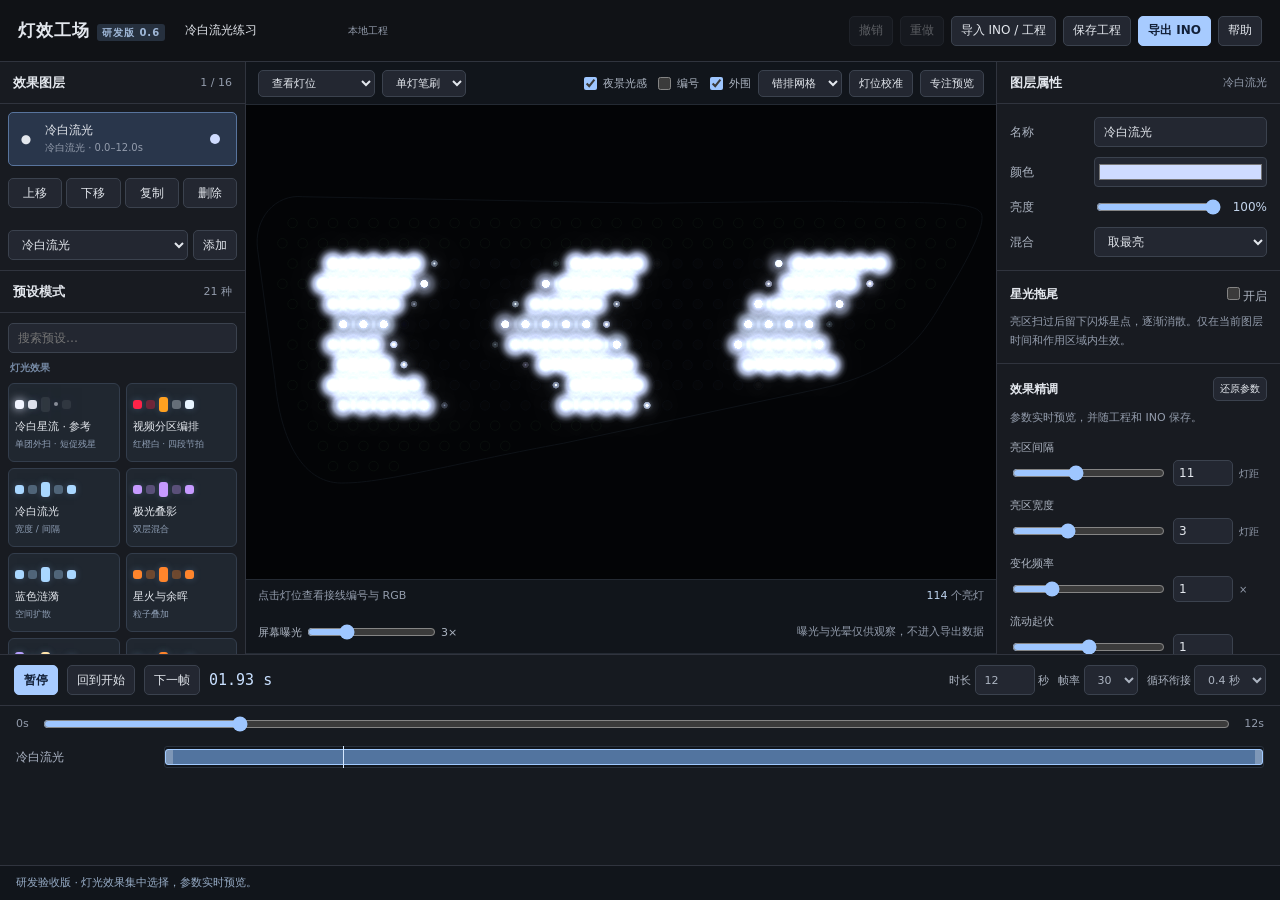
==== index.html @ aeea466b "Publish lamp effect editor" ====
<!doctype html>
<html lang="zh-CN"><head><meta charset="utf-8"><meta name="viewport" content="width=device-width,initial-scale=1"><title>灯效工场 · 灯阵动画编辑器</title><meta name="description" content="199 灯异形灯阵模拟器，可编辑灯效图层、火焰与星光参数，本地导入工程和 INO，导出固件算法模块。"><link rel="stylesheet" href="studio.css"></head><body>
<header class="topbar"><div class="brand">灯效工场 <span class="version">研发版 0.6</span></div><div class="titlegroup"><input id="projectName" aria-label="工程名称" value="冷白流光练习"><span id="saveState" class="autosave">本地工程</span></div><div class="actions"><button id="undo" title="Ctrl+Z">撤销</button><button id="redo" title="Ctrl+Y">重做</button><button id="openImport">导入 INO / 工程</button><button id="saveProject">保存工程</button><button id="openExport" class="primary">导出 INO</button><button id="help">帮助</button></div></header>
<main class="workspace">
<aside class="left"><div class="section-head"><h2>效果图层</h2><span id="layerCount"></span></div><div id="layers" class="layer-list"></div><div class="layer-ops"><button id="layerUp">上移</button><button id="layerDown">下移</button><button id="duplicate">复制</button><button id="deleteLayer">删除</button></div><div class="addbar"><select id="addType" aria-label="添加效果类型"><option value="flow">冷白流光</option><option value="scan">柔光流水</option><option value="breathe">渐变呼吸</option><option value="ripple">扩散光环</option><option value="particles">星火粒子</option><option value="paint">静态绘制</option></select><button id="addLayer">添加</button></div><div class="section-head"><h2>预设模式</h2><span id="presetCount"></span></div><div class="preset-search"><input id="presetSearch" type="text" aria-label="搜索预设" placeholder="搜索预设…"></div><div class="preset-list" id="presetList"><button data-preset="flow">冷白流光 <small>视频参考</small></button><button data-preset="aurora">极光叠影 <small>双层混合</small></button><button data-preset="ripple">蓝色涟漪 <small>空间扩散</small></button><button data-preset="sparks">星火与余晖 <small>粒子叠加</small></button><button data-preset="blank">空白画布 <small>自由绘制</small></button></div><p class="left-note">图层从下往上叠加。<br>先选一个效果，再调整右侧参数。<br>替换工程后可用“撤销”返回。</p></aside>
<section class="stage-column"><div class="stage-tools"><div class="inline"><select id="tool" aria-label="画布工具"><option value="inspect">查看灯位</option><option value="paint">画笔 · 加入区域</option><option value="erase">橡皮 · 移出区域</option></select><select id="brush" aria-label="画笔大小"><option value="1">单灯笔刷</option><option value="2">中号笔刷</option><option value="3">大号笔刷</option></select></div><div class="inline"><label title="仅调整屏幕光感，不改变灯珠 RGB 或 INO"><input type="checkbox" id="nightView" checked>夜景光感</label><label><input type="checkbox" id="numbers">编号</label><label><input type="checkbox" id="refs" checked>外围</label><select id="layoutView" aria-label="灯位视图"><option value="grid">错排网格</option><option value="photo">原图对照</option></select><button id="calibrate">灯位校准</button><button id="focus">专注预览</button></div></div><div class="canvas-wrap"><div class="guide" id="canvasGuide">199 个可控灯 · 按照片实际灯位显示</div><canvas id="canvas" aria-label="灯阵画布，可选择灯位或绘制图层区域"></canvas></div><div class="stage-bottom"><span id="pixelInfo">点击灯位查看接线编号与 RGB</span><span><b id="litCount">0</b> 个亮灯</span></div><div class="stage-tools"><label>屏幕曝光 <input id="exposure" type="range" min="1" max="8" step=".5" value="3" aria-label="屏幕曝光"><output id="exposureValue">3×</output></label><small>曝光与光晕仅供观察，不进入导出数据</small></div></section>
<aside class="right"><div class="section-head"><h2>图层属性</h2><span id="typeLabel"></span></div><div id="inspectorEmpty" class="empty hide">添加一个效果图层开始编辑。</div><div id="inspector"><section class="section"><div class="field"><label for="layerName">名称</label><input id="layerName" type="text"></div><div class="field"><label for="color">颜色</label><input id="color" type="color"></div><div class="field"><label for="opacity">亮度</label><div class="range-pair"><input id="opacity" type="range" min="0" max="100" value="100"><output id="opacityValue">100%</output></div></div><div class="field"><label for="blend">混合</label><select id="blend"><option value="max">取最亮</option><option value="add">叠加发光</option><option value="normal">正常覆盖</option></select></div></section>
<section class="section hide" id="patternSection"><h3>图案与样式</h3><div class="field hide" id="textField"><label for="textContent">文字内容</label><input id="textContent" type="text" maxlength="160" placeholder="HELLO / 你好"></div><div class="field hide" id="directionField"><label for="textDirection">播放方式</label><select id="textDirection"><option value="left">向左滚动</option><option value="right">向右滚动</option><option value="still">居中静止</option></select></div><small class="hide" id="textHint">7 点高字形：英文数字更清楚，中文会简化。字号和中心位置在下方调整。</small><div class="field hide" id="glyphField"><label for="glyph">表情样式</label><select id="glyph"></select></div><div class="field hide" id="accentField"><label for="accent">高温颜色</label><input id="accent" type="color"></div><div class="field hide" id="beamsField"><label for="beams">光束数量</label><input id="beams" type="number" min="1" max="12" step="1"></div><div class="field hide" id="patternField"><label for="patternMode">交错方式</label><select id="patternMode"><option value="chase">交错流水</option><option value="checker">棋盘频闪</option><option value="halves">左右交替</option></select></div></section>
<section class="section hide" id="trailSection"><div class="tuning-heading"><h3>星光拖尾</h3><label><input id="trailEnabled" type="checkbox" aria-label="开启星光拖尾">开启</label></div><small>亮区扫过后留下闪烁星点，逐渐消散。仅在当前图层时间和作用区域内生效。</small><div id="trailFields"></div></section><section class="section hide" id="tuningSection"><div class="tuning-heading"><h3>效果精调</h3><button id="resetTuning">还原参数</button></div><small id="tuningHint"></small><div id="tuningFields"></div></section><section class="section" id="motionSection"><h3>运动与形状</h3><div class="field hide" id="geometryField"><label><input type="checkbox" id="geometry">实际灯位校正</label><small>按灯珠位置保持图案比例，补偿错排；关闭可对比旧版效果。</small></div><div class="field"><label for="speed">速度</label><div class="range-pair"><input id="speed" type="range" min="0" max="4" step=".05"><output id="speedValue"></output></div></div><div class="field"><label for="scale">光团大小</label><div class="range-pair"><input id="scale" type="range" min=".25" max="4" step=".05"><output id="scaleValue"></output></div></div><div class="field"><label for="angle">方向</label><div class="range-pair"><input id="angle" type="range" min="-180" max="180"><output id="angleValue"></output></div></div><div class="two-cols"><label>中心 X<input id="cx" type="number" min="0" max="28" step=".5"></label><label>中心 Y<input id="cy" type="number" min="0" max="8" step=".1"></label></div><div class="field" style="margin-top:10px"><label for="seed">随机种子</label><input id="seed" type="number" min="0" max="99999" step="1"></div></section>
<section class="section hide" id="legacySection"><h3>原始 INO 参数</h3><div class="field"><label for="legacyBrightness">BRIGHTNESS</label><input id="legacyBrightness" type="number" min="0" max="23" step="1"></div><div class="field"><label for="legacyInterval">触发间隔</label><input id="legacyInterval" type="number" min="0" max="254" step="1"></div><small>保留原算法；固定种子让拖动时间轴时可复现。</small></section>
<section class="section"><h3>时间与过渡</h3><div class="two-cols"><label>开始 / 秒<input id="start" type="number" min="0" step=".1"></label><label>结束 / 秒<input id="end" type="number" min=".1" step=".1"></label><label>淡入 / 秒<input id="fadeIn" type="number" min="0" max="30" step=".1"></label><label>淡出 / 秒<input id="fadeOut" type="number" min="0" max="30" step=".1"></label></div></section>
<section class="section"><h3>亮度关键帧</h3><small>设置上方亮度，定位时间后记录。<br>关键帧之间自动渐变。</small><button id="addKey" style="width:100%;margin-top:8px">在当前时间记录亮度</button><div id="keys" class="keys"></div></section>
<section class="section"><h3>作用区域 <small id="maskCount"></small></h3><small>用画笔添加灯位，用橡皮移除。<br>区域只限制当前图层。</small><div class="mask-actions"><button id="maskAll">全部灯位</button><button id="maskNone">清空区域</button><button id="maskInvert">反选</button></div></section></div></aside>
</main>
<section class="timeline"><div class="transport"><button id="play" class="primary">暂停</button><button id="restart">回到开始</button><button id="step">下一帧</button><output id="timecode" class="timecode">00.00 s</output><span class="spacer"></span><label>时长 <input id="duration" type="number" value="12" min="1" max="30" step="1"> 秒</label><label>帧率 <select id="fps"><option>10</option><option>20</option><option selected>30</option><option>40</option><option>60</option></select></label><label>循环衔接 <select id="loopFade"><option value="0">无</option><option value=".4" selected>0.4 秒</option><option value="1">1 秒</option><option value="2">2 秒</option></select></label></div><div class="scrub"><small>0s</small><input id="scrub" type="range" min="0" max="359" step="1" value="0" aria-label="时间轴定位"><small id="durationLabel">12s</small></div><div id="tracks" class="tracks"></div></section>
<footer id="status" class="statusbar" role="status">研发验收版 · 灯光效果集中选择，参数实时预览。</footer>
<dialog id="importDialog"><div class="dialog-head"><h2>导入 INO 或工程</h2><button data-close="importDialog">关闭</button></div><div class="dialog-body"><label class="dropzone">选择本地文件，或将文件拖到此处<input id="importFile" type="file" accept=".ino,.h,.json"></label><p><b>完整支持：</b>本编辑器导出的 INO / 工程文件。<br><b>已适配外部代码：</b>你提供的 tuanExplode 粒子 INO。<br>其他 C++ 程序暂不自动编译，导入失败会保留当前工程。</p><label for="sourceText">也可以直接粘贴 INO 源码或工程 JSON</label><textarea id="sourceText" placeholder="#include ..." spellcheck="false"></textarea><div id="importResult" class="notice">文件仅在本机读取，不上传服务器。</div></div><div class="dialog-actions"><button id="loadKnown">填入原始粒子示例</button><button id="importText" class="primary">解析并预览</button></div></dialog>
<dialog id="layoutDialog"><div class="dialog-head"><h2>灯位校准</h2><button data-close="layoutDialog">关闭</button></div><div class="dialog-body"><p>先确认灯位，再检查图案。此网格依据照片重建，尚未用实物尺寸校准。每排按从左到右排列；偏移以一个横向灯距为单位，0.5 表示向右错开半颗灯。</p><label>纵向排距 / 横向灯距<input id="rowGap" type="number" min=".5" max="1.5" step=".01" value="1"></label><small>等边三角排列约为 0.866；照片近似为 1。请按实物间距确认。</small><div id="rowCalibration"></div><small>调整只改变灯位坐标，保留每排灯数和蛇形接线。布局会保存在工程中，并用于导出。</small><p id="calibrationError"></p></div><div class="dialog-actions"><button id="applyLayout" class="primary">应用布局</button></div></dialog><dialog id="exportDialog"><div class="dialog-head"><h2>导出灯效</h2><button data-close="exportDialog">关闭</button></div><div class="dialog-body">
<label class="field" for="exportMode">导出方式<select id="exportMode"><option value="algorithm">算法模块 · 小体积</option><option value="frames">逐帧 INO · 完整兼容</option></select></label>
<p id="exportDescription"></p><div id="algorithmOptions" class="export-grid"><label>模块名<input id="moduleName" type="text" value="LampEffect" maxlength="48" aria-label="固件模块名"></label><label>资源预算 / KiB<input id="resourceBudget" type="number" min="1" max="1024" step="1" value="64" aria-label="效果资源预算 KiB"></label></div>
<div class="export-grid"><label>数据引脚 GPIO<input id="pin" type="number" min="0" max="48" step="1"></label><label>输出亮度 0–255<input id="master" type="number" min="0" max="255" step="1"></label></div>
<div id="exportSummary" class="notice" style="white-space:pre-line"></div><p id="exportTarget"></p><small>算法模式支持火焰、冷白星流、静态绘制及它们的图层编排。其他效果与通用星光拖尾请使用逐帧模式。体积预算检查静态数值资源估算，不能代替原固件编译。</small>
<div id="exportResult"></div><div id="exportSourcePanel" class="hide"><div id="algorithmDownloads" class="inline"><a id="downloadZipLink" download>下载集成包</a><a id="downloadHeaderLink" download>下载头文件</a></div><div class="inline"><a id="downloadInoLink" download="LampEffect.ino">下载 INO</a><button id="copyIno">复制 INO 源码</button></div><details><summary style="margin:12px 0;cursor:pointer">查看生成的完整源码</summary><textarea id="exportSource" readonly aria-label="生成的 INO 源码" spellcheck="false"></textarea></details></div></div><div class="dialog-actions"><button id="exportIno" class="primary">生成并下载集成包</button></div></dialog>
<dialog id="helpDialog"><div class="dialog-head"><h2>从一个效果到一段灯光动画</h2><button data-close="helpDialog">关闭</button></div><div class="dialog-body"><p>1. 从左侧选择效果起点，或添加多种效果图层。<br>2. 选中图层，在右侧调色、速度、大小和时间段。<br>3. 用画笔 / 橡皮限定灯位区域。静态绘制层可直接画图案。<br>4. 拖动时间轴定位，在不同时间记录亮度关键帧。图层时间条可整体拖动，两端可调整起止。<br>5. 保存工程；满意后导出 INO，并可重新导入继续编辑。</p><div class="notice">画面播放按项目帧率采样，与导出帧一致。屏幕曝光和光晕只影响观察。循环衔接将末段渐变回第一帧，可关闭以保留原始末尾。</div><p><kbd>Space</kbd> 播放 / 暂停　<kbd>Ctrl Z</kbd> 撤销　<kbd>Ctrl Y</kbd> 重做<br><kbd>Ctrl S</kbd> 保存工程　<kbd>← / →</kbd> 前后逐帧</p><small>灯效计算、文件解析和导出均在当前浏览器完成，工程文件不会上传到服务器。自动保存仅限当前浏览器；切换网址或设备前，请点击“保存工程”另存文件。</small></div></dialog>
<dialog id="projectDialog"><div class="dialog-head"><h2>保存可编辑工程</h2><button data-close="projectDialog">关闭</button></div><div class="dialog-body"><div id="projectSaveResult" class="notice"></div><div class="inline"><a id="downloadProjectLink" download>手动下载工程文件</a><button id="copyProject">复制工程内容</button></div><textarea id="projectSource" readonly aria-label="工程 JSON 内容"></textarea><small>将内容保存为 .lamp.json，可通过“导入 INO / 工程”继续编辑。</small></div></dialog>
<script src="studio-layout.js"></script><script src="studio-patterns.js"></script><script src="studio-flame.js?v=flame-profile-1"></script><script src="studio-tuning.js?v=flame-profile-1"></script><script src="studio-trails.js"></script><script src="studio-sweep-motion.js"></script><script src="studio-reference-sweep.js"></script><script src="studio-engine.js?v=flame-profile-1"></script><script src="studio-algorithm-flame.js?v=algorithm-export-1"></script><script src="studio-algorithm-sweep.js?v=algorithm-export-1"></script><script src="studio-algorithm.js?v=algorithm-export-1"></script><script src="studio-codec.js?v=algorithm-export-1"></script><script src="studio-optics.js"></script><script src="studio-app.js?v=algorithm-export-2"></script>
</body></html>
---- studio.css ----
:root{color-scheme:dark;--bg:#101216;--panel:#181b21;--line:#30343e;--text:#e3e7ed;--muted:#939cac;--accent:#9ec6ff;font-family:system-ui,"Microsoft YaHei",sans-serif;font-size:12px}*{box-sizing:border-box}body{margin:0;background:var(--bg);color:var(--text)}button,input,select,textarea{font:inherit;color:inherit}button,select,input[type=number],input[type=text]{background:#232731;border:1px solid #3b424e;border-radius:5px;min-height:30px;padding:5px 9px}button{cursor:pointer;white-space:nowrap}button:hover{background:#343c49}button:disabled{opacity:.35;cursor:default}button.primary{color:#132139;background:#a7cbff;border-color:#a7cbff;font-weight:600}button:focus-visible,input:focus-visible,select:focus-visible,textarea:focus-visible{outline:2px solid var(--accent);outline-offset:2px}input[type=range]{accent-color:var(--accent);min-width:0}input[type=checkbox]{accent-color:var(--accent)}input[type=color]{width:38px;height:30px;padding:2px;background:#232731;border:1px solid #3b424e;border-radius:4px}label{color:#acb4c1}small{font-size:11px;color:var(--muted);line-height:1.7}h1,h2,h3,p{margin:0}h2{font-size:13px;font-weight:600}h3{font-size:12px;font-weight:600;margin-bottom:12px}.topbar{min-height:62px;display:flex;align-items:center;gap:16px;padding:10px 18px;border-bottom:1px solid var(--line);flex-wrap:wrap}.brand{font-size:17px;letter-spacing:1px;font-weight:650}.version{font-size:10px;color:#9fb7d7;background:#26303e;padding:3px 5px;border-radius:3px}.titlegroup{display:flex;align-items:center;gap:9px;flex:1}.titlegroup input{max-width:210px;background:transparent;border-color:transparent}.titlegroup input:hover{border-color:#3b424e}.actions,.inline{display:flex;align-items:center;gap:7px;flex-wrap:wrap}.autosave{font-size:10px;color:var(--muted)}.workspace{display:grid;grid-template-columns:210px minmax(340px,1fr) 264px;min-height:430px;height:calc(100dvh - 308px);max-height:860px}.left,.right{background:var(--panel);overflow:auto;min-width:0}.left{border-right:1px solid var(--line)}.right{border-left:1px solid var(--line)}.section-head{height:42px;padding:10px 13px;border-bottom:1px solid var(--line);display:flex;align-items:center;justify-content:space-between}.section-head span{font-size:11px;color:var(--muted)}.layer-list{padding:8px}.layer-row{border:1px solid transparent;display:grid;grid-template-columns:23px 1fr 20px;align-items:center;padding:9px 6px;gap:7px;border-radius:5px;margin-bottom:4px;cursor:pointer;background:#20242c}.layer-row.selected{background:#29364b;border-color:#58749d}.layer-row small{display:block;font-size:10px}.layer-row button{padding:0;min-height:22px;width:22px;background:none;border:0}.layer-row .name{overflow:hidden;text-overflow:ellipsis;white-space:nowrap}.dot{width:10px;height:10px;border-radius:50%;display:block}.layer-ops{display:grid;grid-template-columns:repeat(4,1fr);gap:4px;padding:0 8px 12px}.layer-ops button{padding:4px;min-width:0}.addbar{display:flex;padding:10px 8px;gap:5px;border-bottom:1px solid var(--line)}.addbar select{width:125px;min-width:0;flex:1}.preset-list{display:grid;gap:6px;padding:12px 8px}.preset-list button{text-align:left;display:flex;justify-content:space-between;align-items:center;padding:10px}.preset-list small{font-size:10px}.left-note{padding:12px;line-height:1.7;color:var(--muted);font-size:11px}.stage-column{display:flex;flex-direction:column;min-width:0;background:#11151b}.stage-tools{min-height:43px;display:flex;align-items:center;justify-content:space-between;padding:7px 12px;gap:8px;border-bottom:1px solid #242a33;flex-wrap:wrap}.stage-tools label{display:flex;align-items:center;gap:3px;font-size:11px}.stage-tools button{font-size:11px;min-height:26px}.stage-tools select{max-width:125px;font-size:11px;min-height:26px}.canvas-wrap{flex:1;position:relative;min-height:245px;overflow:hidden}.canvas-wrap canvas{width:100%;height:100%;display:block;touch-action:none}.canvas-wrap .guide{position:absolute;left:14px;top:12px;font-size:10px;color:#768493;pointer-events:none}.stage-bottom{padding:8px 12px;display:flex;justify-content:space-between;gap:6px;flex-wrap:wrap;color:var(--muted);font-size:11px;border-top:1px solid #242a33}.stage-bottom b{font-weight:400;color:#bed4ef}.right .section{padding:13px;border-bottom:1px solid var(--line)}.field{display:grid;grid-template-columns:76px minmax(0,1fr);gap:8px;align-items:center;margin-bottom:10px}.field:last-child{margin-bottom:0}.field>input,.field>select{width:100%;min-width:0}.field input[type=color]{width:100%}.range-pair{display:flex;align-items:center;gap:7px;min-width:0}.range-pair input[type=range]{width:100%;min-width:30px}.range-pair output{width:37px;flex-shrink:0;text-align:right;font-variant-numeric:tabular-nums;color:#c3d4eb}.two-cols{display:grid;grid-template-columns:1fr 1fr;gap:8px}.two-cols label{display:block;font-size:11px}.two-cols input{width:100%;margin-top:5px}.keys{display:flex;flex-direction:column;gap:5px;margin-top:9px}.key{display:flex;gap:5px}.key button:first-child{flex:1;text-align:left}.key button{font-size:11px;min-height:25px}.mask-actions{display:flex;gap:5px;flex-wrap:wrap;margin-top:8px}.mask-actions button{font-size:11px}.timeline{border-top:1px solid var(--line);background:#161a20;min-height:211px}.transport{display:flex;align-items:center;gap:9px;padding:10px 14px;flex-wrap:wrap;border-bottom:1px solid var(--line)}.transport .spacer{flex:1}.transport input[type=number]{width:60px}.transport label{font-size:11px}.timecode{font-family:ui-monospace,Consolas,monospace;font-size:15px;min-width:78px;color:#c9e0ff}.scrub{display:flex;align-items:center;gap:12px;padding:8px 16px}.scrub input{flex:1}.scrub small{font-variant-numeric:tabular-nums}.tracks{max-height:148px;overflow:auto;padding:0 16px 12px}.track{display:grid;grid-template-columns:140px 1fr;gap:8px;align-items:center;height:30px}.track-label{color:#abb4c4;white-space:nowrap;overflow:hidden;text-overflow:ellipsis;cursor:pointer}.track-bed{height:22px;background:#10151c;position:relative;border:1px solid #29313c;border-radius:3px}.clip{position:absolute;top:2px;bottom:2px;background:#405671;border:1px solid #6b8bb6;border-radius:3px;min-width:4px;cursor:grab;touch-action:none}.clip.selected{background:#52749f;border-color:#a1caff}.clip .handle{position:absolute;top:0;bottom:0;width:7px;background:#ffffff40;cursor:ew-resize}.clip .handle.start{left:0}.clip .handle.end{right:0}.clip .keymark{position:absolute;top:5px;height:5px;width:5px;background:#e3efff;transform:rotate(45deg);pointer-events:none}.playhead{position:absolute;top:-1px;bottom:-1px;background:#d5e8ff;width:1px;pointer-events:none}.statusbar{min-height:35px;background:#11151b;border-top:1px solid var(--line);padding:9px 16px;color:#96abc5;font-size:11px}.statusbar.error{color:#ffada5}.focus .workspace{grid-template-columns:minmax(0,1fr)}.focus .left,.focus .right{display:none}.focus .workspace{height:calc(100dvh - 300px);min-height:440px}.empty{padding:22px 12px;color:var(--muted);line-height:1.8}dialog{background:#1c212a;color:var(--text);border:1px solid #4e5a6c;border-radius:10px;width:min(640px,92vw);padding:0;max-height:90vh;overflow:auto}dialog::backdrop{background:#000a}.dialog-head{display:flex;justify-content:space-between;align-items:center;padding:17px 20px;border-bottom:1px solid var(--line)}.dialog-body{padding:20px;display:grid;gap:14px}.dialog-body p{line-height:1.7;color:#b8c1cf}.dialog-body textarea{width:100%;height:190px;resize:vertical;background:#111720;border:1px solid #414b5d;border-radius:5px;padding:10px;font:11px/1.6 ui-monospace,Consolas,monospace}.dialog-actions{display:flex;justify-content:flex-end;gap:8px;padding:12px 20px 18px}.dropzone{border:1px dashed #667995;border-radius:7px;padding:18px;display:block;text-align:center;cursor:pointer;background:#202b3b}.dropzone input{display:block;margin:10px auto 0;width:100%;font-size:12px}.notice{padding:12px;background:#131b27;border-radius:5px;font-size:12px;line-height:1.8;color:#b9c9de}.notice.error{background:#2a191c;color:#ffb8b1}.hide{display:none!important}kbd{font:11px ui-monospace,monospace;padding:2px 5px;border:1px solid #4d596a;border-radius:3px}.export-grid{display:grid;grid-template-columns:1fr 1fr;gap:10px}.export-grid label{display:flex;align-items:center;justify-content:space-between;gap:10px}.export-grid input{width:90px}a{color:#a4caff}@media(max-width:1050px){.workspace{grid-template-columns:172px minmax(300px,1fr) 224px}.topbar{gap:10px;padding:8px 12px}.titlegroup{gap:3px}.titlegroup input{max-width:150px}.right .section{padding:10px}.field{grid-template-columns:62px minmax(0,1fr)}.layer-ops{grid-template-columns:repeat(2,1fr)}}@media(max-width:760px){.workspace{grid-template-columns:150px minmax(250px,1fr);height:auto;max-height:none}.stage-column{min-height:380px}.right{grid-column:1/-1;display:grid;grid-template-columns:1fr 1fr}.right>.section-head{grid-column:1/-1}.left{max-height:480px}.topbar{align-items:flex-start}.titlegroup{flex:1}.actions{width:100%}.track{grid-template-columns:90px 1fr}.focus .workspace{grid-template-columns:1fr}.focus .stage-column{min-height:440px}.transport{gap:6px}.autosave{display:none}}@media(max-width:430px){.workspace{grid-template-columns:130px minmax(230px,1fr)}.right{grid-template-columns:1fr}.brand{font-size:15px}.topbar .version{display:none}.stage-tools{padding:5px}.stage-tools select{max-width:100px}.export-grid{grid-template-columns:1fr}}
.preset-search{padding:10px 8px 0}.preset-search input{width:100%;min-width:0}.preset-list button{display:block;white-space:normal}.preset-list button span{display:block;font-size:12px}.preset-list button small{display:block;margin-top:4px;color:#8e9eb4;line-height:1.4}.preset-category{font-size:10px;color:#7589a4;letter-spacing:1px;margin:10px 4px 1px}.preset-category:first-child{margin-top:0}

/* Keep the physical canvas inside the stage, including focus preview. */
.stage-column{min-height:0}.canvas-wrap canvas{position:absolute;inset:0}#geometryField{grid-template-columns:1fr;gap:4px}

.calibration-row{display:flex;justify-content:space-between;align-items:center;gap:16px;margin:6px 0}.calibration-row input{width:100px}#rowGap{margin-left:12px;width:90px}

/* Compact effect library and effect-specific controls. */
.workspace{grid-template-columns:246px minmax(340px,1fr) 284px}.preset-list{grid-template-columns:repeat(2,minmax(0,1fr));gap:6px;padding:8px}.preset-category{grid-column:1/-1;letter-spacing:0;margin:9px 2px 2px}.preset-list .preset-tile{padding:8px 6px;min-height:79px;border:1px solid #333d4c;background:#202730;text-align:left;border-radius:6px;overflow:hidden}.preset-tile.active{border-color:#9bc9ff;background:#293c55;box-shadow:inset 0 0 0 1px #7696bb}.preset-list .preset-tile span{font-size:11px;line-height:1.5;white-space:normal}.preset-list .preset-tile small{font-size:9px;margin-top:2px;white-space:nowrap;overflow:hidden;text-overflow:ellipsis}.preset-swatch{display:flex;gap:4px;height:20px;align-items:center;margin-bottom:5px}.preset-swatch b{display:block;width:9px;height:9px;border-radius:3px;background:#a9d7ff;box-shadow:0 0 7px #8dc4ff44}.preset-swatch b:nth-child(2n){opacity:.35}.preset-swatch b:nth-child(3){height:15px}.swatch-showcase b:nth-child(-n+2){background:#ff2449}.swatch-showcase b:nth-child(3){background:#ffa222}.swatch-showcase b:nth-child(n+4){background:#e8f4ff}.swatch-showcase b{opacity:1}.swatch-flame b,.swatch-sparks b{background:#ff852c}.swatch-rain b,.swatch-equalizer b{background:#63e9b2}.swatch-aurora b,.swatch-spiral b{background:#c79aff}.tuning-heading{display:flex;justify-content:space-between;align-items:center;margin-bottom:8px}.tuning-heading h3{margin:0}.tuning-heading button{font-size:10px;min-height:24px;padding:3px 6px}.tuning-field{margin-top:12px}.tuning-field>label{display:block;font-size:11px;margin-bottom:5px}.tuning-pair{display:flex;gap:6px;align-items:center}.tuning-pair input[type=range]{flex:1;width:60px}.tuning-pair input[type=number]{width:60px;min-height:26px;padding:3px 5px}.tuning-pair small{width:28px;font-size:10px}.tuning-field input[type=color]{width:100%;height:26px}
@media(max-width:1100px){.workspace{grid-template-columns:206px minmax(300px,1fr) 244px}}
@media(max-width:760px){.workspace{grid-template-columns:190px minmax(250px,1fr)}.preset-list .preset-tile{min-height:74px}.right{grid-column:1/-1}}

.trail-color{display:grid;gap:8px;margin-top:14px}.trail-color>label{font-size:11px}.trail-color input[type=color]{width:100%}.swatch-magic-comet b{background:#ffe5ad}.swatch-magic-comet b:first-child{background:#b7a0ff;height:15px}.swatch-magic-comet b:nth-child(2){opacity:.8}.swatch-magic-comet b:nth-child(4){opacity:.25}

.swatch-whiteSweep b{background:#f1f4ff;opacity:.08}.swatch-whiteSweep b:nth-child(1){opacity:1;box-shadow:0 0 10px #e1e7ff}.swatch-whiteSweep b:nth-child(2){opacity:.9}.swatch-whiteSweep b:nth-child(4){opacity:.5;width:4px;height:4px}

.reference-review-link{display:block;font-size:11px;margin-top:10px}
.tuning-toggle{display:flex;align-items:center;justify-content:space-between;min-height:32px;padding:6px 0}.tuning-toggle>label{margin:0;cursor:pointer}.tuning-toggle>input{width:17px;height:17px;cursor:pointer}
.sweep-tuning-group{border-top:1px solid #35404d;margin-top:14px}.sweep-tuning-group>summary{cursor:pointer;font-size:12px;font-weight:600;color:#dce6f4;padding:12px 0 4px;list-style-position:inside}.sweep-tuning-group>summary::marker{color:#879ab4}.sweep-tuning-group:not([open])>summary{padding-bottom:10px}.sweep-tuning-body{padding:2px 0 3px}.sweep-group-hint{font-size:10px;color:#9ba8b9;line-height:1.65;margin:6px 0 10px}.sweep-speed-curve{background:#141b24;border:1px solid #303d50;border-radius:6px;padding:8px 6px 2px;margin:10px 0 14px}.sweep-curve-title{display:flex;align-items:center;justify-content:space-between;padding:0 4px;font-size:10px;color:#cedcf0}.sweep-curve-title small{font-size:9px;color:#8b9cb3}.sweep-speed-curve svg{display:block;width:100%;height:auto}.sweep-speed-curve svg text{font:9px system-ui;fill:#899bb4}.sweep-curve-axis{fill:none;stroke:#41516a;stroke-width:1}.sweep-curve-guide{fill:none;stroke:#37465d;stroke-width:1;stroke-dasharray:3 4}.sweep-curve-line{fill:none;stroke:#b8d7ff;stroke-width:1.8;stroke-linecap:round;stroke-linejoin:round}.sweep-speed-curve>small{display:block;font-size:10px;color:#9ba8b9;padding:3px 3px 7px}
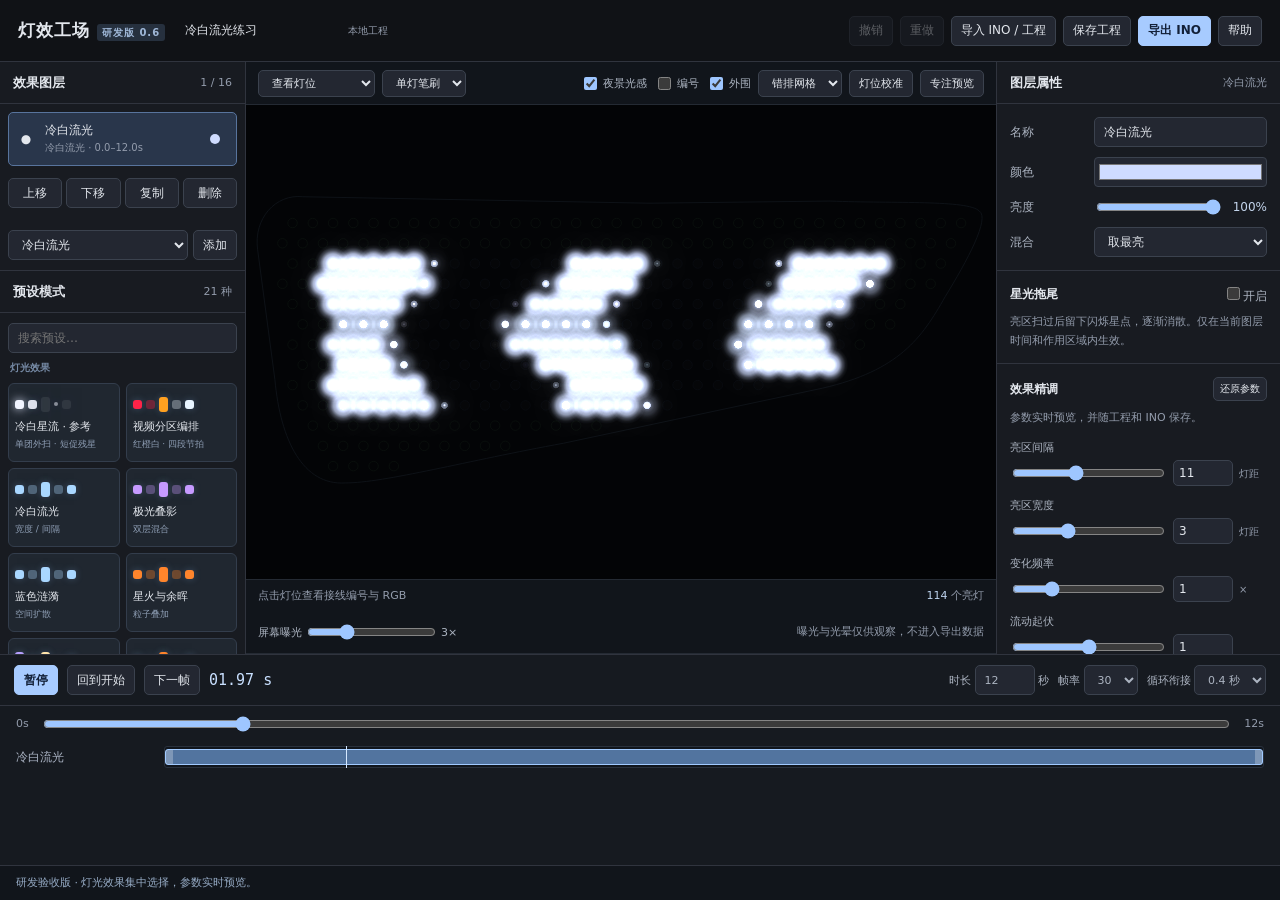
==== commit 4f57dba8: "Add ESP32 RMT export packages and firmware integration examples" ====
--- a/index.html
+++ b/index.html
@@ -14,14 +14,14 @@
 </main>
 <section class="timeline"><div class="transport"><button id="play" class="primary">暂停</button><button id="restart">回到开始</button><button id="step">下一帧</button><output id="timecode" class="timecode">00.00 s</output><span class="spacer"></span><label>时长 <input id="duration" type="number" value="12" min="1" max="30" step="1"> 秒</label><label>帧率 <select id="fps"><option>10</option><option>20</option><option selected>30</option><option>40</option><option>60</option></select></label><label>循环衔接 <select id="loopFade"><option value="0">无</option><option value=".4" selected>0.4 秒</option><option value="1">1 秒</option><option value="2">2 秒</option></select></label></div><div class="scrub"><small>0s</small><input id="scrub" type="range" min="0" max="359" step="1" value="0" aria-label="时间轴定位"><small id="durationLabel">12s</small></div><div id="tracks" class="tracks"></div></section>
 <footer id="status" class="statusbar" role="status">研发验收版 · 灯光效果集中选择，参数实时预览。</footer>
-<dialog id="importDialog"><div class="dialog-head"><h2>导入 INO 或工程</h2><button data-close="importDialog">关闭</button></div><div class="dialog-body"><label class="dropzone">选择本地文件，或将文件拖到此处<input id="importFile" type="file" accept=".ino,.h,.json"></label><p><b>完整支持：</b>本编辑器导出的 INO / 工程文件。<br><b>已适配外部代码：</b>你提供的 tuanExplode 粒子 INO。<br>其他 C++ 程序暂不自动编译，导入失败会保留当前工程。</p><label for="sourceText">也可以直接粘贴 INO 源码或工程 JSON</label><textarea id="sourceText" placeholder="#include ..." spellcheck="false"></textarea><div id="importResult" class="notice">文件仅在本机读取，不上传服务器。</div></div><div class="dialog-actions"><button id="loadKnown">填入原始粒子示例</button><button id="importText" class="primary">解析并预览</button></div></dialog>
+<dialog id="importDialog"><div class="dialog-head"><h2>导入 INO 或工程</h2><button data-close="importDialog">关闭</button></div><div class="dialog-body"><label class="dropzone">选择本地文件，或将文件拖到此处<input id="importFile" type="file" accept=".ino,.h,.json"></label><p><b>完整支持：</b>本编辑器导出的 INO / .h / 工程文件。<br><b>已适配外部代码：</b>你提供的 tuanExplode 粒子 INO。<br>其他 C++ 程序暂不自动编译，导入失败会保留当前工程。</p><label for="sourceText">也可以直接粘贴 INO 源码或工程 JSON</label><textarea id="sourceText" placeholder="#include ..." spellcheck="false"></textarea><div id="importResult" class="notice">文件仅在本机读取，不上传服务器。</div></div><div class="dialog-actions"><button id="loadKnown">填入原始粒子示例</button><button id="importText" class="primary">解析并预览</button></div></dialog>
 <dialog id="layoutDialog"><div class="dialog-head"><h2>灯位校准</h2><button data-close="layoutDialog">关闭</button></div><div class="dialog-body"><p>先确认灯位，再检查图案。此网格依据照片重建，尚未用实物尺寸校准。每排按从左到右排列；偏移以一个横向灯距为单位，0.5 表示向右错开半颗灯。</p><label>纵向排距 / 横向灯距<input id="rowGap" type="number" min=".5" max="1.5" step=".01" value="1"></label><small>等边三角排列约为 0.866；照片近似为 1。请按实物间距确认。</small><div id="rowCalibration"></div><small>调整只改变灯位坐标，保留每排灯数和蛇形接线。布局会保存在工程中，并用于导出。</small><p id="calibrationError"></p></div><div class="dialog-actions"><button id="applyLayout" class="primary">应用布局</button></div></dialog><dialog id="exportDialog"><div class="dialog-head"><h2>导出灯效</h2><button data-close="exportDialog">关闭</button></div><div class="dialog-body">
-<label class="field" for="exportMode">导出方式<select id="exportMode"><option value="algorithm">算法模块 · 小体积</option><option value="frames">逐帧 INO · 完整兼容</option></select></label>
-<p id="exportDescription"></p><div id="algorithmOptions" class="export-grid"><label>模块名<input id="moduleName" type="text" value="LampEffect" maxlength="48" aria-label="固件模块名"></label><label>资源预算 / KiB<input id="resourceBudget" type="number" min="1" max="1024" step="1" value="64" aria-label="效果资源预算 KiB"></label></div>
+<label class="field" for="exportMode">导出方式<select id="exportMode"><option value="algorithm">算法 + RMT · 小体积</option><option value="frames">逐帧 + RMT · 全效果</option></select></label>
+<p id="exportDescription"></p><div id="algorithmOptions" class="export-grid"><label>模块名<input id="moduleName" type="text" value="LampEffect" maxlength="48" aria-label="固件模块名"></label><label id="resourceBudgetField">资源预算 / KiB<input id="resourceBudget" type="number" min="1" max="1024" step="1" value="64" aria-label="效果资源预算 KiB"></label></div>
 <div class="export-grid"><label>数据引脚 GPIO<input id="pin" type="number" min="0" max="48" step="1"></label><label>输出亮度 0–255<input id="master" type="number" min="0" max="255" step="1"></label></div>
 <div id="exportSummary" class="notice" style="white-space:pre-line"></div><p id="exportTarget"></p><small>算法模式支持火焰、冷白星流、静态绘制及它们的图层编排。其他效果与通用星光拖尾请使用逐帧模式。体积预算检查静态数值资源估算，不能代替原固件编译。</small>
-<div id="exportResult"></div><div id="exportSourcePanel" class="hide"><div id="algorithmDownloads" class="inline"><a id="downloadZipLink" download>下载集成包</a><a id="downloadHeaderLink" download>下载头文件</a></div><div class="inline"><a id="downloadInoLink" download="LampEffect.ino">下载 INO</a><button id="copyIno">复制 INO 源码</button></div><details><summary style="margin:12px 0;cursor:pointer">查看生成的完整源码</summary><textarea id="exportSource" readonly aria-label="生成的 INO 源码" spellcheck="false"></textarea></details></div></div><div class="dialog-actions"><button id="exportIno" class="primary">生成并下载集成包</button></div></dialog>
+<div id="exportResult"></div><div id="exportSourcePanel" class="hide"><div id="algorithmDownloads" class="inline"><a id="downloadZipLink" download>下载集成包</a><a id="downloadHeaderLink" download>下载头文件</a></div><div class="inline"><a id="downloadInoLink" download="LampEffect.ino">下载 INO</a><button id="copyIno">复制 INO 源码</button></div><details><summary style="margin:12px 0;cursor:pointer">查看生成的完整源码</summary><textarea id="exportSource" readonly aria-label="生成的 INO 源码" spellcheck="false"></textarea></details></div></div><div class="dialog-actions"><button id="exportIno" class="primary">生成并下载 RMT 包</button></div></dialog>
 <dialog id="helpDialog"><div class="dialog-head"><h2>从一个效果到一段灯光动画</h2><button data-close="helpDialog">关闭</button></div><div class="dialog-body"><p>1. 从左侧选择效果起点，或添加多种效果图层。<br>2. 选中图层，在右侧调色、速度、大小和时间段。<br>3. 用画笔 / 橡皮限定灯位区域。静态绘制层可直接画图案。<br>4. 拖动时间轴定位，在不同时间记录亮度关键帧。图层时间条可整体拖动，两端可调整起止。<br>5. 保存工程；满意后导出 INO，并可重新导入继续编辑。</p><div class="notice">画面播放按项目帧率采样，与导出帧一致。屏幕曝光和光晕只影响观察。循环衔接将末段渐变回第一帧，可关闭以保留原始末尾。</div><p><kbd>Space</kbd> 播放 / 暂停　<kbd>Ctrl Z</kbd> 撤销　<kbd>Ctrl Y</kbd> 重做<br><kbd>Ctrl S</kbd> 保存工程　<kbd>← / →</kbd> 前后逐帧</p><small>灯效计算、文件解析和导出均在当前浏览器完成，工程文件不会上传到服务器。自动保存仅限当前浏览器；切换网址或设备前，请点击“保存工程”另存文件。</small></div></dialog>
 <dialog id="projectDialog"><div class="dialog-head"><h2>保存可编辑工程</h2><button data-close="projectDialog">关闭</button></div><div class="dialog-body"><div id="projectSaveResult" class="notice"></div><div class="inline"><a id="downloadProjectLink" download>手动下载工程文件</a><button id="copyProject">复制工程内容</button></div><textarea id="projectSource" readonly aria-label="工程 JSON 内容"></textarea><small>将内容保存为 .lamp.json，可通过“导入 INO / 工程”继续编辑。</small></div></dialog>
-<script src="studio-layout.js"></script><script src="studio-patterns.js"></script><script src="studio-flame.js?v=flame-profile-1"></script><script src="studio-tuning.js?v=flame-profile-1"></script><script src="studio-trails.js"></script><script src="studio-sweep-motion.js"></script><script src="studio-reference-sweep.js"></script><script src="studio-engine.js?v=flame-profile-1"></script><script src="studio-algorithm-flame.js?v=algorithm-export-1"></script><script src="studio-algorithm-sweep.js?v=algorithm-export-1"></script><script src="studio-algorithm.js?v=algorithm-export-1"></script><script src="studio-codec.js?v=algorithm-export-1"></script><script src="studio-optics.js"></script><script src="studio-app.js?v=algorithm-export-2"></script>
+<script src="studio-layout.js"></script><script src="studio-patterns.js"></script><script src="studio-flame.js?v=flame-profile-1"></script><script src="studio-tuning.js?v=flame-profile-1"></script><script src="studio-trails.js"></script><script src="studio-sweep-motion.js"></script><script src="studio-reference-sweep.js"></script><script src="studio-engine.js?v=flame-profile-1"></script><script src="studio-algorithm-flame.js?v=algorithm-export-1"></script><script src="studio-algorithm-sweep.js?v=algorithm-export-1"></script><script src="studio-algorithm.js?v=algorithm-export-1"></script><script src="studio-codec.js?v=rmt-export-1"></script><script src="studio-rmt-driver.js?v=rmt-export-1"></script><script src="studio-rmt.js?v=rmt-export-1"></script><script src="studio-optics.js"></script><script src="studio-app.js?v=rmt-export-1"></script>
 </body></html>
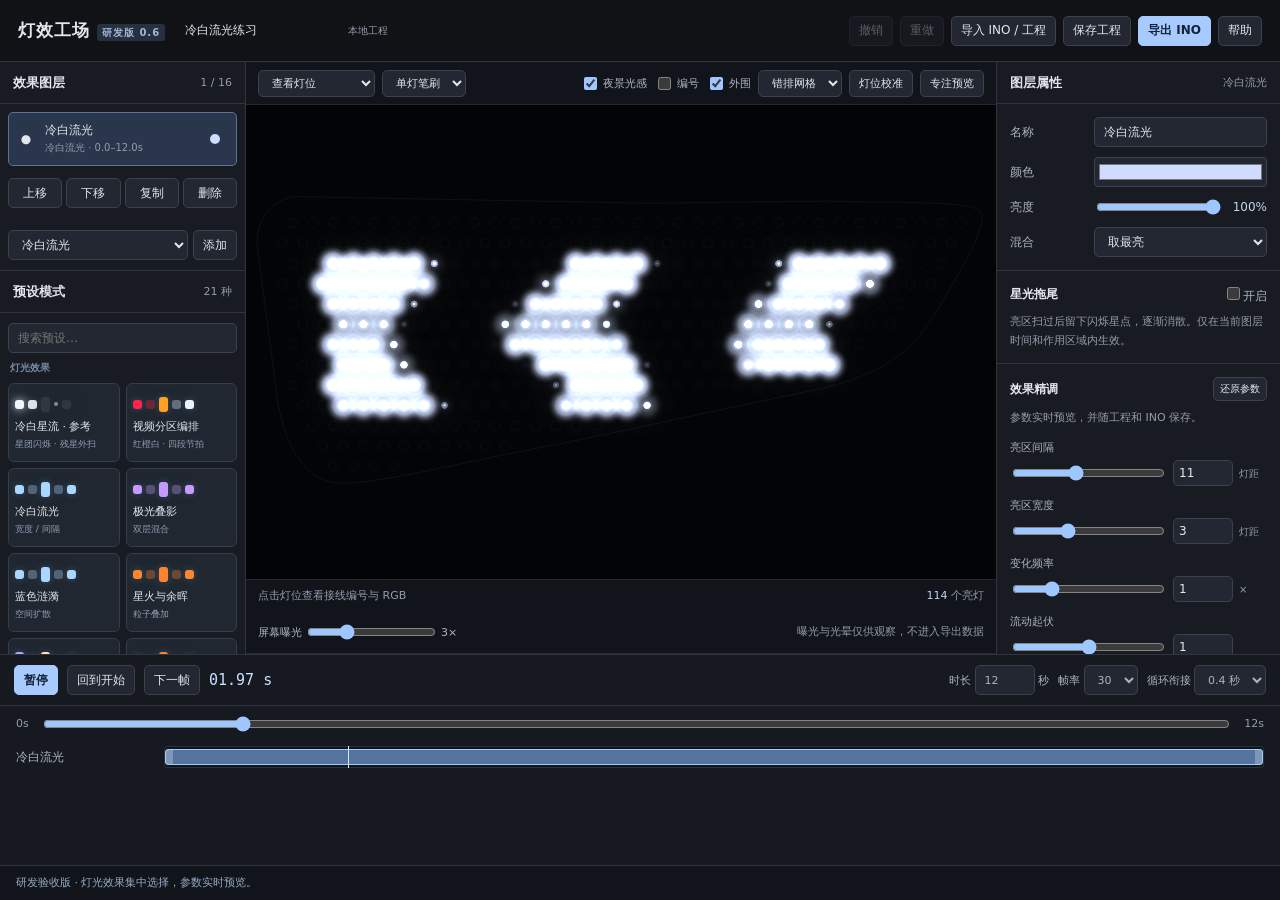
==== commit 98319106: "Add independently twinkling stars to the cold white sweep head" ====
--- a/index.html
+++ b/index.html
@@ -23,5 +23,5 @@
 <div id="exportResult"></div><div id="exportSourcePanel" class="hide"><div id="algorithmDownloads" class="inline"><a id="downloadZipLink" download>下载集成包</a><a id="downloadHeaderLink" download>下载头文件</a></div><div class="inline"><a id="downloadInoLink" download="LampEffect.ino">下载 INO</a><button id="copyIno">复制 INO 源码</button></div><details><summary style="margin:12px 0;cursor:pointer">查看生成的完整源码</summary><textarea id="exportSource" readonly aria-label="生成的 INO 源码" spellcheck="false"></textarea></details></div></div><div class="dialog-actions"><button id="exportIno" class="primary">生成并下载 RMT 包</button></div></dialog>
 <dialog id="helpDialog"><div class="dialog-head"><h2>从一个效果到一段灯光动画</h2><button data-close="helpDialog">关闭</button></div><div class="dialog-body"><p>1. 从左侧选择效果起点，或添加多种效果图层。<br>2. 选中图层，在右侧调色、速度、大小和时间段。<br>3. 用画笔 / 橡皮限定灯位区域。静态绘制层可直接画图案。<br>4. 拖动时间轴定位，在不同时间记录亮度关键帧。图层时间条可整体拖动，两端可调整起止。<br>5. 保存工程；满意后导出 INO，并可重新导入继续编辑。</p><div class="notice">画面播放按项目帧率采样，与导出帧一致。屏幕曝光和光晕只影响观察。循环衔接将末段渐变回第一帧，可关闭以保留原始末尾。</div><p><kbd>Space</kbd> 播放 / 暂停　<kbd>Ctrl Z</kbd> 撤销　<kbd>Ctrl Y</kbd> 重做<br><kbd>Ctrl S</kbd> 保存工程　<kbd>← / →</kbd> 前后逐帧</p><small>灯效计算、文件解析和导出均在当前浏览器完成，工程文件不会上传到服务器。自动保存仅限当前浏览器；切换网址或设备前，请点击“保存工程”另存文件。</small></div></dialog>
 <dialog id="projectDialog"><div class="dialog-head"><h2>保存可编辑工程</h2><button data-close="projectDialog">关闭</button></div><div class="dialog-body"><div id="projectSaveResult" class="notice"></div><div class="inline"><a id="downloadProjectLink" download>手动下载工程文件</a><button id="copyProject">复制工程内容</button></div><textarea id="projectSource" readonly aria-label="工程 JSON 内容"></textarea><small>将内容保存为 .lamp.json，可通过“导入 INO / 工程”继续编辑。</small></div></dialog>
-<script src="studio-layout.js"></script><script src="studio-patterns.js"></script><script src="studio-flame.js?v=flame-profile-1"></script><script src="studio-tuning.js?v=flame-profile-1"></script><script src="studio-trails.js"></script><script src="studio-sweep-motion.js"></script><script src="studio-reference-sweep.js"></script><script src="studio-engine.js?v=flame-profile-1"></script><script src="studio-algorithm-flame.js?v=algorithm-export-1"></script><script src="studio-algorithm-sweep.js?v=algorithm-export-1"></script><script src="studio-algorithm.js?v=algorithm-export-1"></script><script src="studio-codec.js?v=rmt-export-1"></script><script src="studio-rmt-driver.js?v=rmt-export-1"></script><script src="studio-rmt.js?v=rmt-export-1"></script><script src="studio-optics.js"></script><script src="studio-app.js?v=rmt-export-1"></script>
+<script src="studio-layout.js"></script><script src="studio-patterns.js?v=head-stars-1"></script><script src="studio-flame.js?v=flame-profile-1"></script><script src="studio-tuning.js?v=head-stars-1"></script><script src="studio-trails.js"></script><script src="studio-sweep-motion.js"></script><script src="studio-head-stars.js?v=head-stars-1"></script><script src="studio-reference-sweep.js?v=head-stars-1"></script><script src="studio-engine.js?v=flame-profile-1"></script><script src="studio-algorithm-flame.js?v=algorithm-export-1"></script><script src="studio-algorithm-sweep.js?v=head-stars-1"></script><script src="studio-algorithm.js?v=head-stars-1"></script><script src="studio-codec.js?v=rmt-export-1"></script><script src="studio-rmt-driver.js?v=rmt-export-1"></script><script src="studio-rmt.js?v=rmt-export-1"></script><script src="studio-optics.js"></script><script src="studio-app.js?v=head-stars-1"></script>
 </body></html>
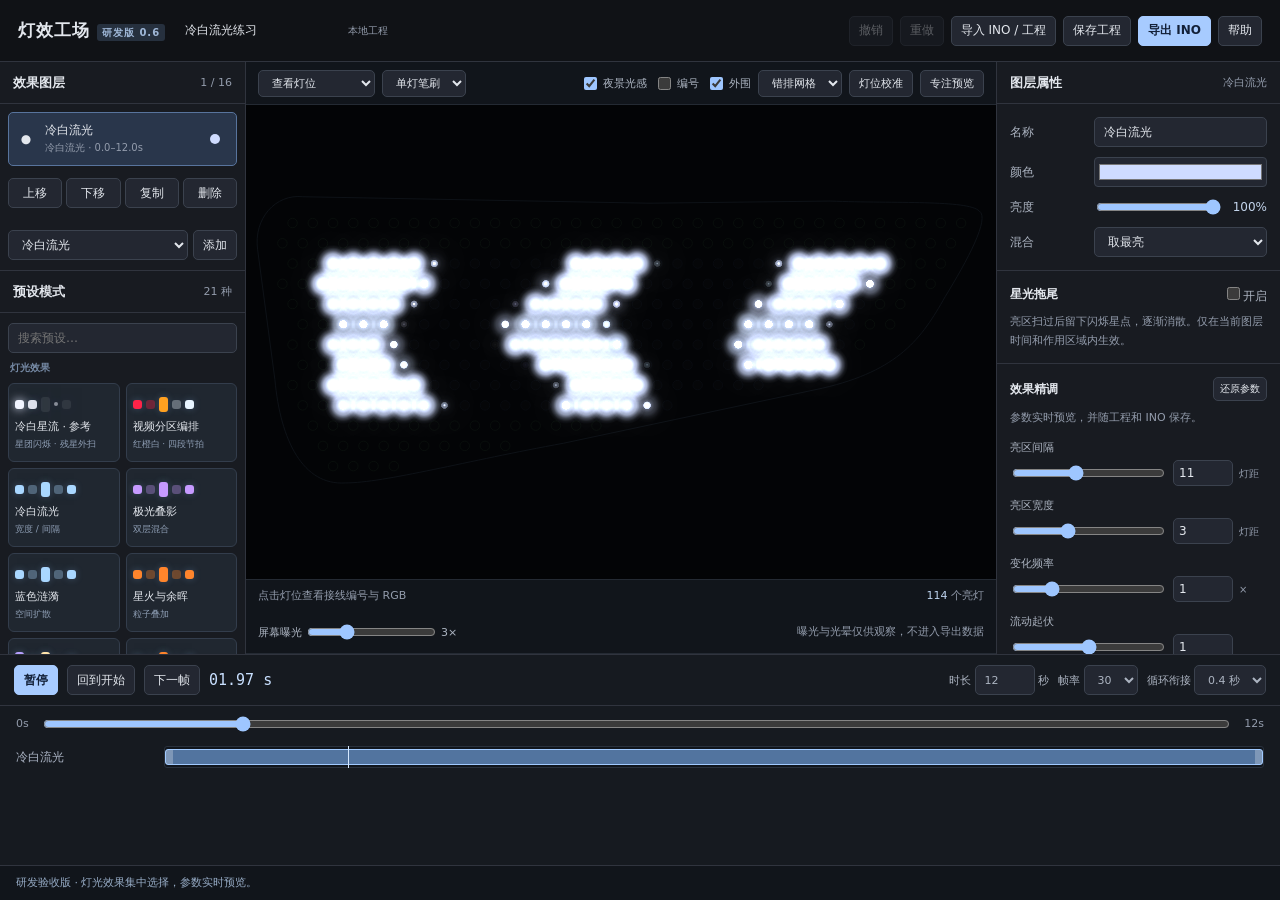
==== commit 64cf8d31: "Preserve parameter focus and validate edits without rebuilding controls" ====
--- a/index.html
+++ b/index.html
@@ -23,5 +23,5 @@
 <div id="exportResult"></div><div id="exportSourcePanel" class="hide"><div id="algorithmDownloads" class="inline"><a id="downloadZipLink" download>下载集成包</a><a id="downloadHeaderLink" download>下载头文件</a></div><div class="inline"><a id="downloadInoLink" download="LampEffect.ino">下载 INO</a><button id="copyIno">复制 INO 源码</button></div><details><summary style="margin:12px 0;cursor:pointer">查看生成的完整源码</summary><textarea id="exportSource" readonly aria-label="生成的 INO 源码" spellcheck="false"></textarea></details></div></div><div class="dialog-actions"><button id="exportIno" class="primary">生成并下载 RMT 包</button></div></dialog>
 <dialog id="helpDialog"><div class="dialog-head"><h2>从一个效果到一段灯光动画</h2><button data-close="helpDialog">关闭</button></div><div class="dialog-body"><p>1. 从左侧选择效果起点，或添加多种效果图层。<br>2. 选中图层，在右侧调色、速度、大小和时间段。<br>3. 用画笔 / 橡皮限定灯位区域。静态绘制层可直接画图案。<br>4. 拖动时间轴定位，在不同时间记录亮度关键帧。图层时间条可整体拖动，两端可调整起止。<br>5. 保存工程；满意后导出 INO，并可重新导入继续编辑。</p><div class="notice">画面播放按项目帧率采样，与导出帧一致。屏幕曝光和光晕只影响观察。循环衔接将末段渐变回第一帧，可关闭以保留原始末尾。</div><p><kbd>Space</kbd> 播放 / 暂停　<kbd>Ctrl Z</kbd> 撤销　<kbd>Ctrl Y</kbd> 重做<br><kbd>Ctrl S</kbd> 保存工程　<kbd>← / →</kbd> 前后逐帧</p><small>灯效计算、文件解析和导出均在当前浏览器完成，工程文件不会上传到服务器。自动保存仅限当前浏览器；切换网址或设备前，请点击“保存工程”另存文件。</small></div></dialog>
 <dialog id="projectDialog"><div class="dialog-head"><h2>保存可编辑工程</h2><button data-close="projectDialog">关闭</button></div><div class="dialog-body"><div id="projectSaveResult" class="notice"></div><div class="inline"><a id="downloadProjectLink" download>手动下载工程文件</a><button id="copyProject">复制工程内容</button></div><textarea id="projectSource" readonly aria-label="工程 JSON 内容"></textarea><small>将内容保存为 .lamp.json，可通过“导入 INO / 工程”继续编辑。</small></div></dialog>
-<script src="studio-layout.js"></script><script src="studio-patterns.js?v=head-stars-1"></script><script src="studio-flame.js?v=flame-profile-1"></script><script src="studio-tuning.js?v=head-stars-1"></script><script src="studio-trails.js"></script><script src="studio-sweep-motion.js"></script><script src="studio-head-stars.js?v=head-stars-1"></script><script src="studio-reference-sweep.js?v=head-stars-1"></script><script src="studio-engine.js?v=flame-profile-1"></script><script src="studio-algorithm-flame.js?v=algorithm-export-1"></script><script src="studio-algorithm-sweep.js?v=head-stars-1"></script><script src="studio-algorithm.js?v=head-stars-1"></script><script src="studio-codec.js?v=rmt-export-1"></script><script src="studio-rmt-driver.js?v=rmt-export-1"></script><script src="studio-rmt.js?v=rmt-export-1"></script><script src="studio-optics.js"></script><script src="studio-app.js?v=head-stars-1"></script>
+<script src="studio-layout.js"></script><script src="studio-patterns.js?v=head-stars-1"></script><script src="studio-flame.js?v=flame-profile-1"></script><script src="studio-tuning.js?v=head-stars-1"></script><script src="studio-trails.js"></script><script src="studio-sweep-motion.js"></script><script src="studio-head-stars.js?v=head-stars-1"></script><script src="studio-reference-sweep.js?v=head-stars-1"></script><script src="studio-engine.js?v=flame-profile-1"></script><script src="studio-algorithm-flame.js?v=algorithm-export-1"></script><script src="studio-algorithm-sweep.js?v=head-stars-1"></script><script src="studio-algorithm.js?v=head-stars-1"></script><script src="studio-codec.js?v=rmt-export-1"></script><script src="studio-rmt-driver.js?v=rmt-export-1"></script><script src="studio-rmt.js?v=rmt-export-1"></script><script src="studio-optics.js"></script><script src="studio-app.js?v=parameter-input-3"></script>
 </body></html>
